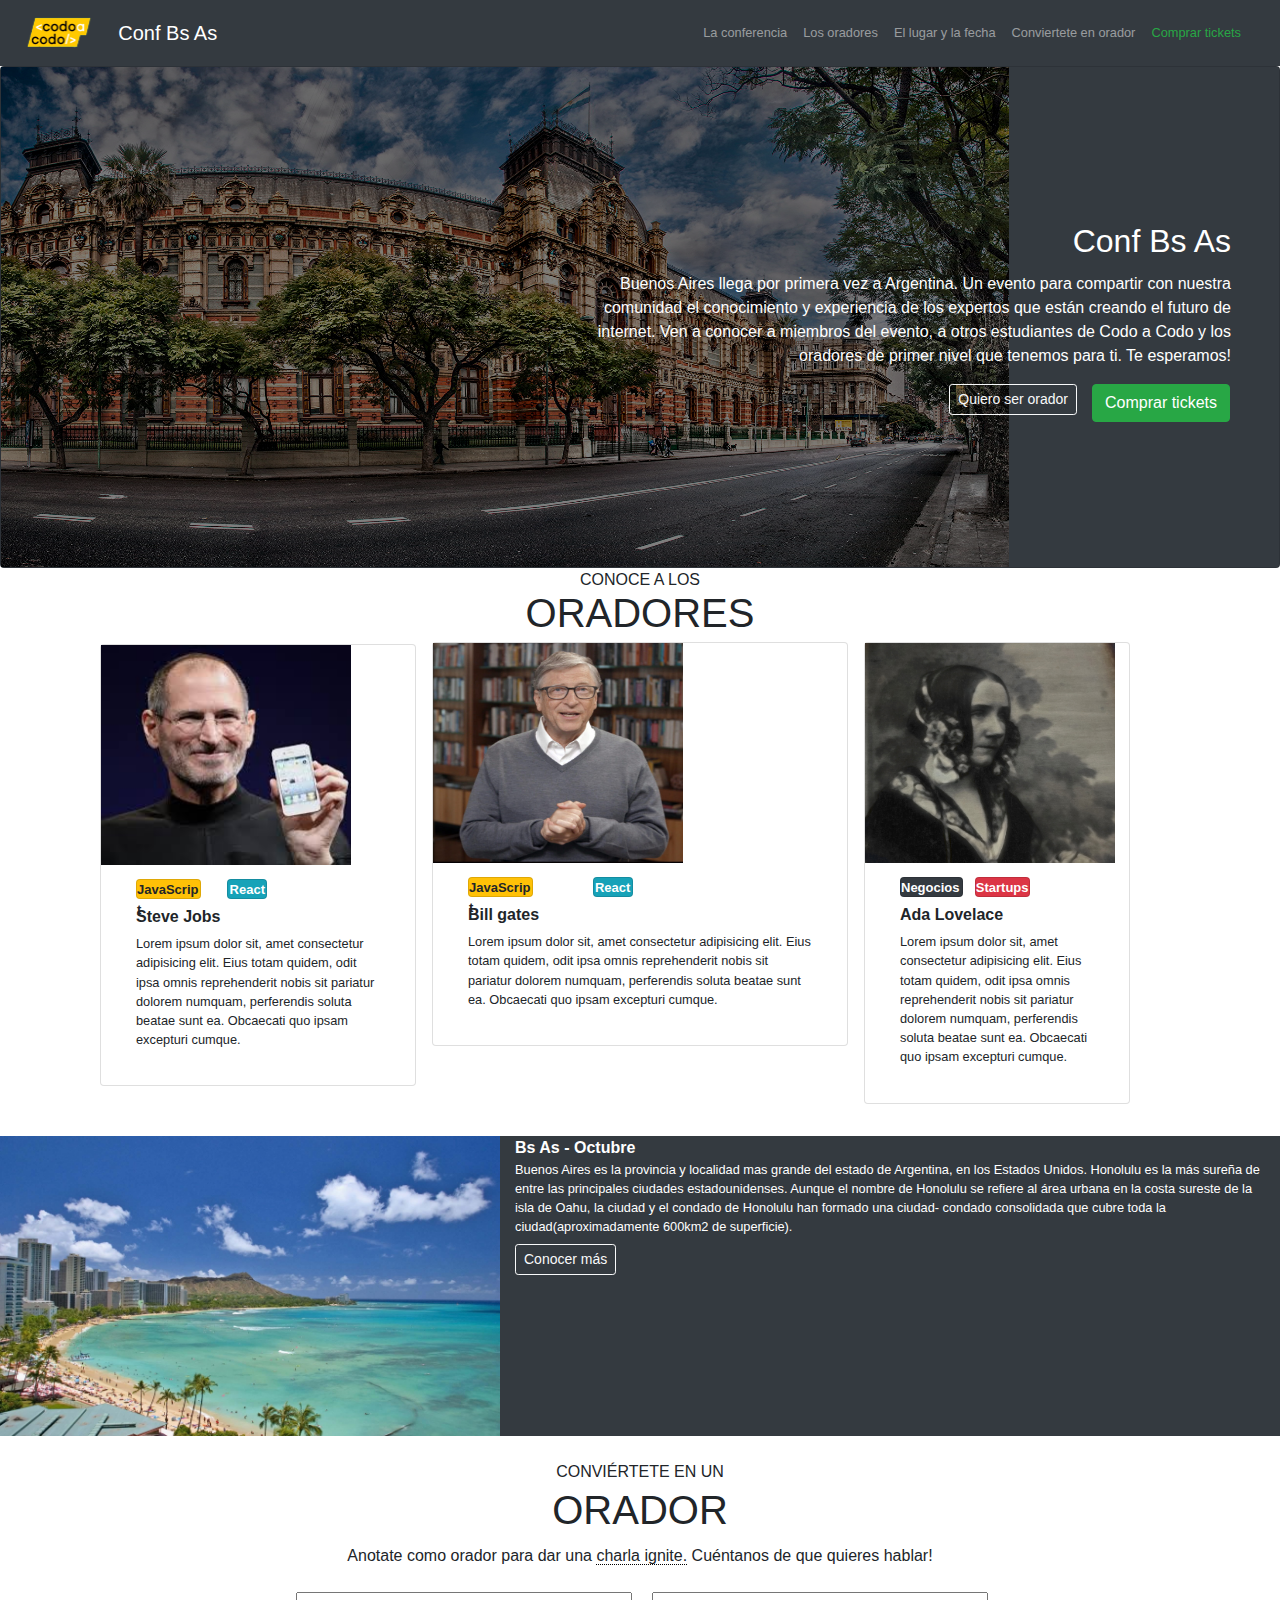
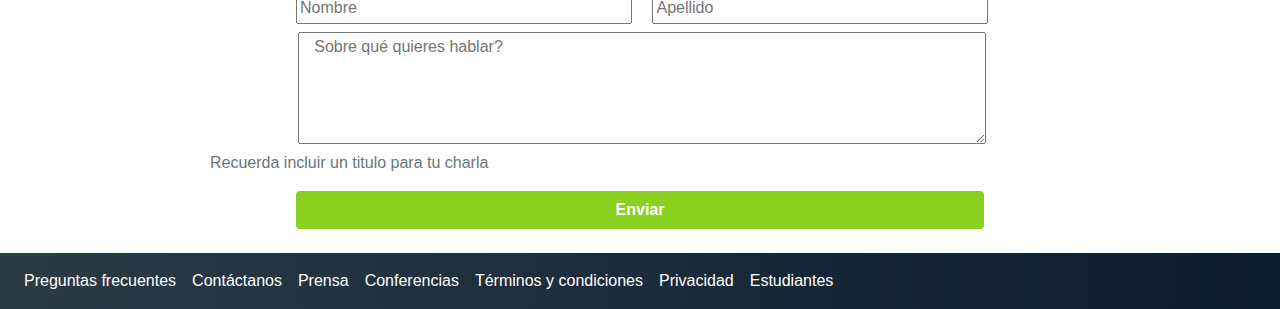
==== Index.html @ 4b41589a "botones y pagina index" ====
<head>
    <meta charset="UTF-8">
    <link rel="stylesheet" href="https://stackpath.bootstrapcdn.com/bootstrap/4.3.1/css/bootstrap.min.css" integrity="sha384-ggOyR0iXCbMQv3Xipma34MD+dH/1fQ784/j6cY/iJTQUOhcWr7x9JvoRxT2MZw1T" crossorigin="anonymous">
    <link rel="stylesheet" href="css/styles.css">
   
    <nav class="navbar navbar-expand-lg navbar-dark bg-dark">
        <img src="img/codoacodo.png" width="90" height="50" class="img-responsive"/>
            <div class="container-fluid">
                <small>
                    <p class="navbar-brand my-lg-0" href="#">Conf Bs As</p>
                </small>
                <small>
                    <div class="collapse navbar-collapse" id="navbarScroll">
                        <ul class="navbar-nav me-auto my-2 my-lg-0 navbar-nav-scroll" style="--bs-scroll-height: 100px;">
                            <li class="nav-item">
                                <a class="nav-link" href="#">La conferencia</a>
                            </li>
                            <li class="nav-item">
                                <a class="nav-link" href="#">Los oradores</a>
                            </li>
                            <li class="nav-item">
                                <a class="nav-link" href="#">El lugar y la fecha</a>
                            </li>
                            <li class="nav-item">
                                <a class="nav-link" href="#">Conviertete en orador</a>
                            </li>
                            <li class="nav-item" >
                                <a class="nav-link text-success" href="#">Comprar tickets</a>
                            </li>
                        </ul>
                    </div>
                </small>
            </div>
    </nav>

    <div class="card bg-dark text-white" style="text-align: right;">
        <img class = "imagen" src="img/hawaii.jpg" width="1008" height="500" class="img-responsive"/> 
        <div class="card-img-overlay col-sm-7 ml-auto pr-5 h-75 d-flex flex-column justify-content-end">
                <h2 class="card-title" >Conf Bs As</h2>
                <p class="card-text">Buenos Aires llega por primera vez a Argentina. 
                    Un evento para compartir con nuestra comunidad el conocimiento 
                    y experiencia de los expertos que están creando el futuro de 
                    internet. Ven a conocer a miembros del evento, a otros estudiantes 
                    de Codo a Codo y los oradores de primer nivel que tenemos para ti. 
                    Te esperamos! </p>
                <div class="row">
                    <div class="col-sm-7 ml-auto">        
                        <button type="button" class="btn btn-outline-light btn-sm">Quiero ser orador</button>
                    </div>
                    <div class="pr-3" >
                        <button type="button" class="btn btn-success">Comprar tickets</button>
                    </div>
                </div>            
        </div>
    </div> 
</head>

<body>
    <div style="text-align: center;">
        <p> CONOCE A LOS</p>
        <h1 style = "line-height: 25%">ORADORES</h1>
    </div>

    <div class = "mt-4" style="display: grid; grid-template-columns: repeat(3, 1fr); column-gap: 1rem;">
        <section style="text-align: center;">
           <div class="card margenIzquierdo"  style="margin-top: 2;">
                <img src="img/steve.jpg" width="250" height="220" class="img-responsive">
                <div class="card-body">
                    <div class="container">
                        <div class="row">
                          <div class="col-4">
                            <p class="JavaScript card text-black bg-warning card-subtitle text-left">JavaScript</p>
                          </div>
                          <div class="col-4">
                            <p class="React card text-white bg-info card-subtitle mb-2">React</p>
                        </div>
                    </div>

                        <h6 class="titulo">Steve Jobs</h6>
                    <small>
                        <p class = "parrafo">Lorem ipsum dolor sit, amet consectetur 
                            adipisicing elit. Eius totam quidem, odit ipsa omnis 
                            reprehenderit nobis sit pariatur dolorem numquam, perferendis 
                            soluta beatae sunt ea. Obcaecati quo ipsam excepturi cumque.</p>
                    </small>
                </div>
           </div>
           
        </section>

        <section style="text-align: center;">
            <div class="card" >
                <img src="img/bill.jpg" width="250" height="220" class="img-responsive">
                <div class="card-body">
                     <div class="container">
                        <div class="row">
                          <div class="col-4">
                            <p class="JavaScript card text-black bg-warning card-subtitle text-left">JavaScript</p>
                          </div>
                          <div class="col-4">
                            <p class="React card text-white bg-info card-subtitle mb-2">React</p>
                        </div>
                    </div>
                <h6 class="titulo">Bill gates</h6>
                    <small>
                        <p class = "parrafo">Lorem ipsum dolor sit, amet consectetur 
                            adipisicing elit. Eius totam quidem, odit ipsa omnis 
                            reprehenderit nobis sit pariatur dolorem numquam, perferendis 
                            soluta beatae sunt ea. Obcaecati quo ipsam excepturi cumque.</p>
                    </small>
                </div>
            </div>
        </section>

        <section style="text-align: center;">
            <div class="card margenDerecho" >
                <img src="img/ada.jpeg" width="250" height="220" class="img-responsive">
                <div class="card-body">
                    <div class="container">
                        <div class="row">
                          <div class="col-4">
                            <p class="Negocios card text-white bg-dark card-subtitle text-left">Negocios</p>
                          </div>
                          <div class="col-4">
                            <p class="Startups card text-white bg-danger card-subtitle mb-2">Startups</p>
                        </div>
                    </div>
                    <h6 class="titulo">Ada Lovelace</h6>
                    <small>
                        <p class="parrafo">Lorem ipsum dolor sit, amet consectetur 
                            adipisicing elit. Eius totam quidem, odit ipsa omnis 
                            reprehenderit nobis sit pariatur dolorem numquam, perferendis 
                            soluta beatae sunt ea. Obcaecati quo ipsam excepturi cumque.</p>
                    </small>
                </div>
            </div>
        </section>
    </div>

    <div  class = "container-fluid" style="margin-top: 2rem" >
        <div class="row align-items-start bg-dark">
            <div class="col-mb-2">
                <img src="img/honolulu.jpg" width="500" height="300" class="img-responsive">
            </div>
            <div class="col" width="500" height="300"  >
                <b class="text-white">Bs As - Octubre</b>
                <div><small class="text-white">Buenos Aires es la provincia y 
                    localidad mas grande del estado de Argentina, en los Estados 
                    Unidos. Honolulu es la más sureña de entre las principales 
                    ciudades estadounidenses. Aunque el nombre de Honolulu se
                    refiere al área urbana en la costa sureste de la isla de Oahu, 
                    la ciudad y el condado de Honolulu han formado una ciudad- 
                    condado consolidada que cubre toda la ciudad(aproximadamente 
                    600km2 de superficie). </small></div>    
                    <button type="button" class="btn btn-outline-light btn-sm my-2">Conocer más</button>
            </div>
        </div>
    </div>

    <div class = "my-4" style="text-align: center;"> CONVIÉRTETE EN UN</p>
        <h1 style = "line-height: 50%">ORADOR</h1>
        <p class="my-4">Anotate como orador para dar una <u>charla ignite.</u> Cuéntanos de que quieres hablar!</p>
    </div>

    <div style="text-align: center;">
        <div class="container">
            <div class= "row my-2 ">
                <div class="col-mb-2 pl-5 ml-auto">
                    <label for="exampleFormControlInput1" class="form-label"></label>
                    <input type="text" style="width : 21rem; height : 2rem"  id="exampleFormControlInput1" placeholder="Nombre">
                </div>

                <div class= "col-mb-2 pr-5 pl-3 mr-auto">
                    <label for="exampleFormControlInput1" class="form-label"></label>
                    <input type="text" style="width : 21rem; height : 2rem"  id="exampleFormControlInput1" placeholder="Apellido">
                </div>
            </div>

            <div >
                <label for="exampleFormControlTextarea1" class="form-label"></label>
                <textarea class="col-md-10 "  style="width : 43rem; height : 7rem" id="exampleFormControlTextarea1" placeholder="Sobre qué quieres hablar?"></textarea>
                <footer class="text-muted texto" style="text-align: left;">Recuerda incluir un titulo para tu charla</footer>
                <button class="btn Enviar my-3" type="button">Enviar</button>
            </div>
        </div>
    </div>


    <div class="PiePagina mt-2">
        <nav class="navbar navbar-expand-lg navbar-teal bg-teal" >
            <div id="navbarSupportedContent">
            <ul class="navbar-nav mr-auto" >
                    <li class="nav-item">
                        <a class="nav-link text-white" href="#">Preguntas frecuentes<span class="sr-only">(current)</span></a>
                    </li>
                    <li class="nav-item">
                        <a class="nav-link text-white" href="#">Contáctanos</a>
                    </li>
                    <li class="nav-item">
                        <a class="nav-link text-white" href="#">Prensa</a>
                    </li>
                    <li class="nav-item">
                        <a class="nav-link text-white" href="#">Conferencias</a>
                    </li>
                    <li class="nav-item">
                        <a class="nav-link text-white" href="#">Términos y condiciones</a>
                    </li>
                    <li class="nav-item">
                        <a class="nav-link text-white" href="#">Privacidad</a>
                    </li>

                    <li class="nav-item">
                        <a class="nav-link text-white" href="#">Estudiantes</a>
                    </li>
            </ul>
            </div>
        </nav>
    </div>
</body>
---- css/styles.css ----
.navbar-nav{
  margin-left: auto;
}

.PiePagina{
  background: rgb(2,0,36);
  background: linear-gradient(90deg, rgba(2,0,36,1) 0%, rgba(42,59,70,1) 0%, rgba(13,27,46,1) 100%);
}

.imagen{
  filter: brightness(50%);
}

.margenIzquierdo{
  margin-left: 100px;
}

.margenDerecho{
  margin-right: 150px;
}

.parrafo{
  font-family: Arial, Helvetica, sans-serif;
  text-align: left;
}

.titulo{
  text-align: left; 
  font-weight: 600;
}

.tituloPrincipal{
  text-align: left;
}

.JavaScript{
    width: 65px;
    height: 20px;
    font-size: small;
    font-weight: 700;
}

.React{
  width: 40px;
  height: 20px;
  font-size: small;
  font-weight: 600;
}

.Negocios{
  width: 63px;
  height: 20px;
  font-size: small;
  font-weight: 600;
}

.Startups{
  width: 55px;
  height: 20px;
  font-size: small;
  font-weight: 600;
}

.Enviar{
  background-color:rgb(138, 210, 31);
  font-weight: 600;
  width: 43rem;
  color: white;
}

.Boton{
  background-color:rgb(138, 210, 31);
  color: white;
}

u {    
  border-bottom: 1px dotted #000;
  text-decoration: none;
}

.columna{
  font-weight: 600;
  width: 43rem;
  color: white;
}

.texto{
  position: relative;
  left: 125px;
}

.cuadradoEstudiante {
    width: 250px; 
    height: 250px; 
    top: 25px;
    left: 90px;
    right: 20px;
    border: 2px solid lightblue;
}

.cuadradoTrainee {
  width: 250px; 
  height: 250px;
  top: 25px;
  left: 95px; 
  border: 2px solid lightblue;
}

.cuadradoJunior {
  width: 250px; 
  height: 250px; 
  top: 25px;
  left: 100px; 
  border: 2px solid orange;
}

.venta { 
  margin-top: 50px;
}

.documentacion{
  margin-top: 100px;
  top: 100px;
  margin-bottom: 100px;
}

.input{
  width: 55.2rem; 
  margin-left: 4rem;
}

.tamaño{
  width: 54.5rem; 
  margin-left: 4.3rem;
}

.tamañoBoton{
  width: 26.8rem; 
  margin-right: 1rem;
  left: 6%;
}
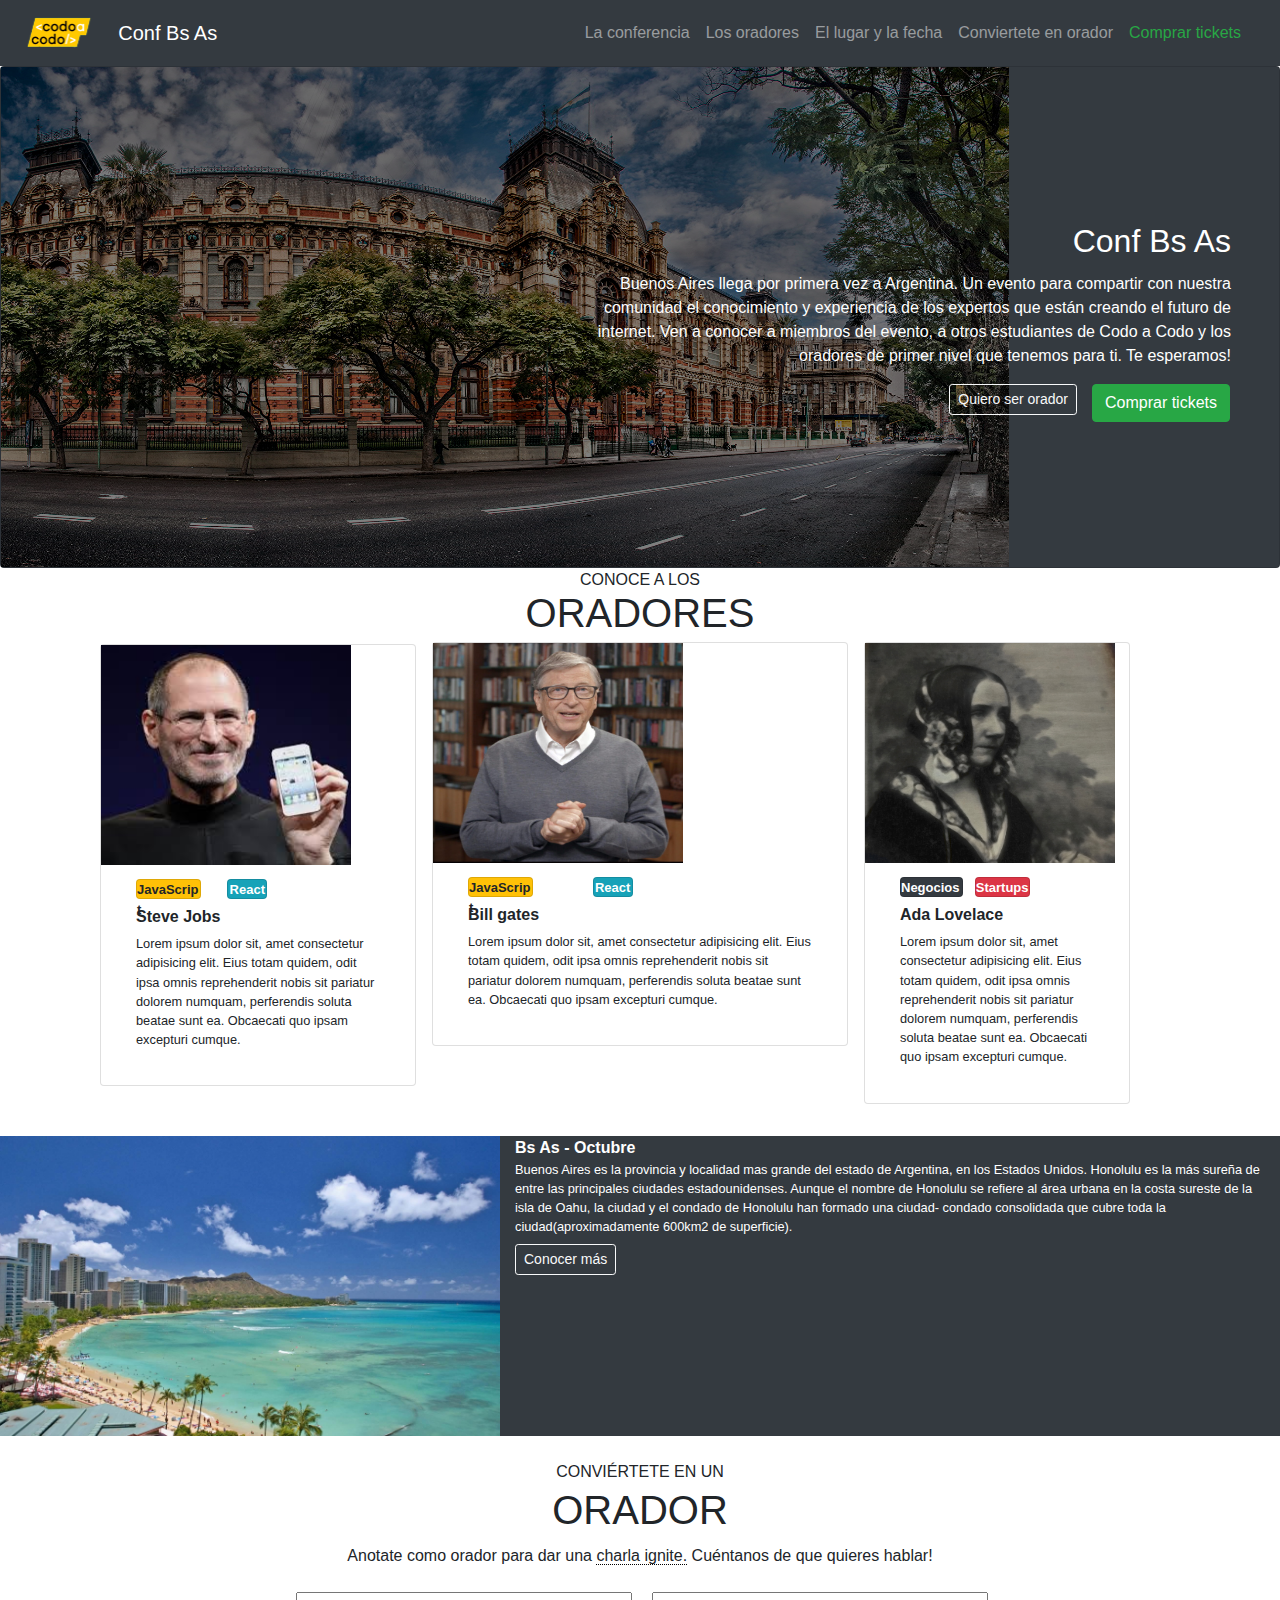
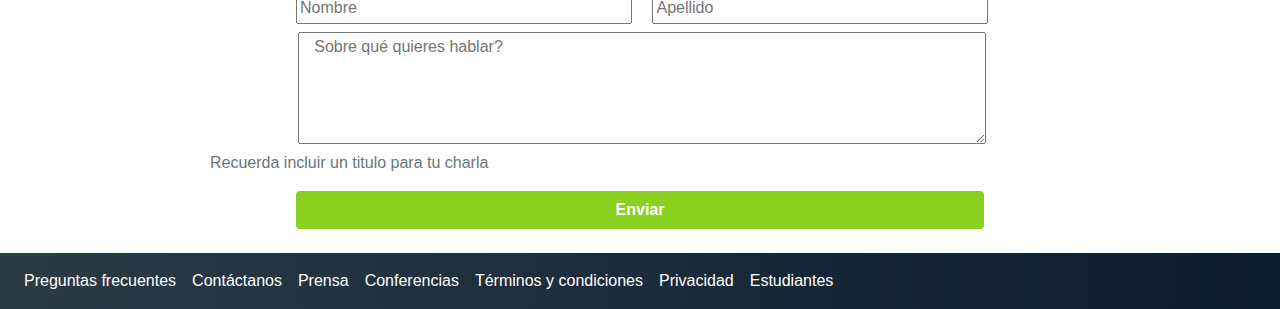
==== commit 76dab1d0: "navegacion en comprar tickets y la conferencia" ====
--- a/Index.html
+++ b/Index.html
@@ -9,7 +9,6 @@
                 <small>
                     <p class="navbar-brand my-lg-0" href="#">Conf Bs As</p>
                 </small>
-                <small>
                     <div class="collapse navbar-collapse" id="navbarScroll">
                         <ul class="navbar-nav me-auto my-2 my-lg-0 navbar-nav-scroll" style="--bs-scroll-height: 100px;">
                             <li class="nav-item">
@@ -25,11 +24,10 @@
                                 <a class="nav-link" href="#">Conviertete en orador</a>
                             </li>
                             <li class="nav-item" >
-                                <a class="nav-link text-success" href="#">Comprar tickets</a>
+                                <a class="nav-link text-success" href="Ticket.html">Comprar tickets</a>
                             </li>
                         </ul>
                     </div>
-                </small>
             </div>
     </nav>
 
--- a/css/styles.css
+++ b/css/styles.css
@@ -118,12 +118,6 @@
   margin-top: 50px;
 }
 
-.documentacion{
-  margin-top: 100px;
-  top: 100px;
-  margin-bottom: 100px;
-}
-
 .input{
   width: 55.2rem; 
   margin-left: 4rem;
@@ -139,3 +133,8 @@
   margin-right: 1rem;
   left: 6%;
 }
+
+.tamañoLetra{
+  font-size: 20px;
+}
+
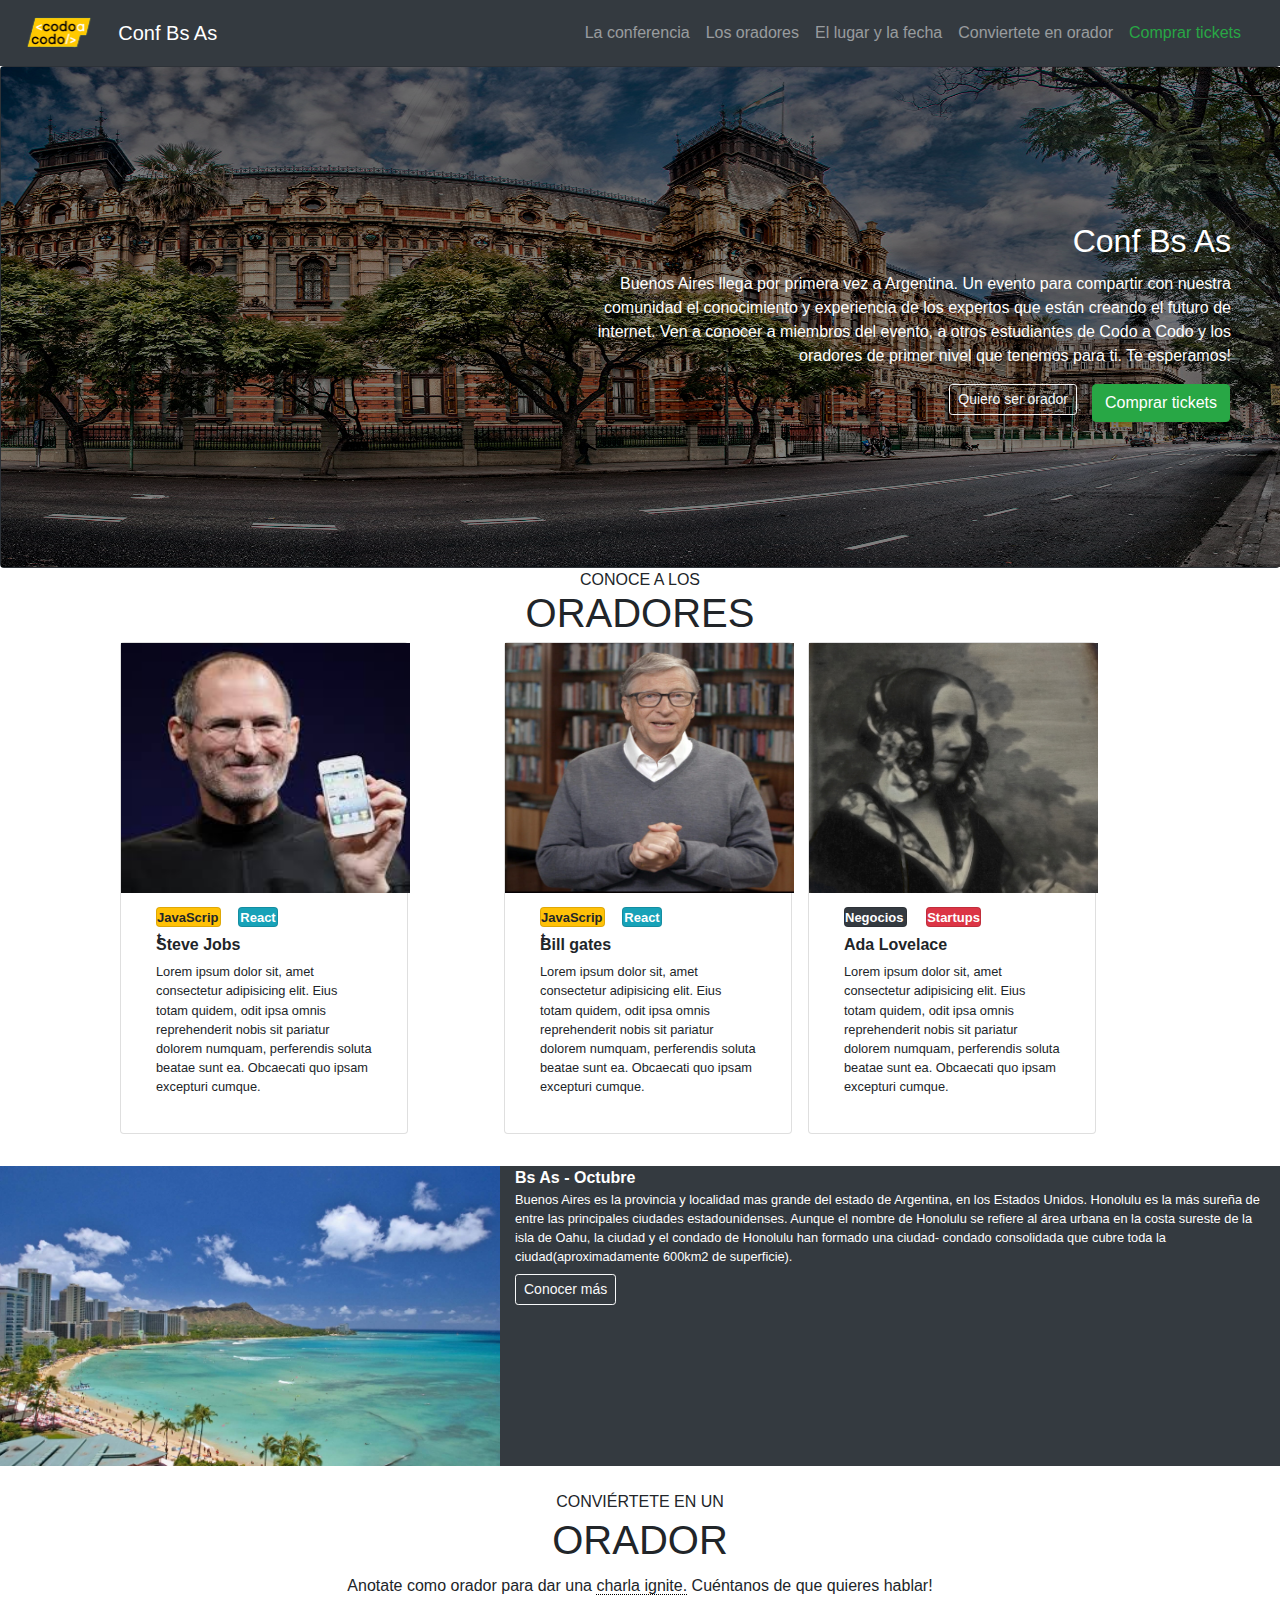
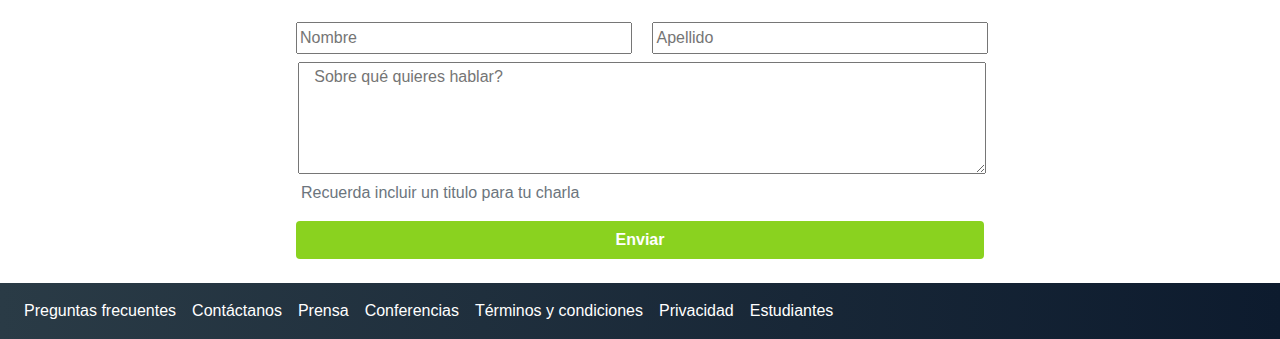
==== commit 86fe5080: "comprar tickets del boton index" ====
--- a/Index.html
+++ b/Index.html
@@ -32,7 +32,7 @@
     </nav>
 
     <div class="card bg-dark text-white" style="text-align: right;">
-        <img class = "imagen" src="img/hawaii.jpg" width="1008" height="500" class="img-responsive"/> 
+        <img class = "imagen" src="img/hawaii.jpg" width="1340" height="500" class="img-responsive"/> 
         <div class="card-img-overlay col-sm-7 ml-auto pr-5 h-75 d-flex flex-column justify-content-end">
                 <h2 class="card-title" >Conf Bs As</h2>
                 <p class="card-text">Buenos Aires llega por primera vez a Argentina. 
@@ -46,7 +46,7 @@
                         <button type="button" class="btn btn-outline-light btn-sm">Quiero ser orador</button>
                     </div>
                     <div class="pr-3" >
-                        <button type="button" class="btn btn-success">Comprar tickets</button>
+                        <button type="button" class="btn btn-success" id="ComprarTickets" onclick="location.href='Ticket.html'">Comprar tickets</button>
                     </div>
                 </div>            
         </div>
@@ -61,8 +61,8 @@
 
     <div class = "mt-4" style="display: grid; grid-template-columns: repeat(3, 1fr); column-gap: 1rem;">
         <section style="text-align: center;">
-           <div class="card margenIzquierdo"  style="margin-top: 2;">
-                <img src="img/steve.jpg" width="250" height="220" class="img-responsive">
+           <div class="card posicionJobs"   style="width: 18rem;" style="margin-top: 2;">
+                <img src="img/steve.jpg" width="289" height="250" class="img-responsive">
                 <div class="card-body">
                     <div class="container">
                         <div class="row">
@@ -87,8 +87,8 @@
         </section>
 
         <section style="text-align: center;">
-            <div class="card" >
-                <img src="img/bill.jpg" width="250" height="220" class="img-responsive">
+            <div class="card posicionBill" style="width: 18rem;">
+                <img src="img/bill.jpg" width="289" height="250" class="img-responsive">
                 <div class="card-body">
                      <div class="container">
                         <div class="row">
@@ -111,8 +111,8 @@
         </section>
 
         <section style="text-align: center;">
-            <div class="card margenDerecho" >
-                <img src="img/ada.jpeg" width="250" height="220" class="img-responsive">
+            <div class="card margenDerecho"  style="width: 18rem;">
+                <img src="img/ada.jpeg" width="289" height="250" class="img-responsive">
                 <div class="card-body">
                     <div class="container">
                         <div class="row">
@@ -177,7 +177,7 @@
             <div >
                 <label for="exampleFormControlTextarea1" class="form-label"></label>
                 <textarea class="col-md-10 "  style="width : 43rem; height : 7rem" id="exampleFormControlTextarea1" placeholder="Sobre qué quieres hablar?"></textarea>
-                <footer class="text-muted texto" style="text-align: left;">Recuerda incluir un titulo para tu charla</footer>
+                <footer class="text-muted texto">Recuerda incluir un titulo para tu charla</footer>
                 <button class="btn Enviar my-3" type="button">Enviar</button>
             </div>
         </div>
@@ -214,4 +214,5 @@
             </div>
         </nav>
     </div>
+    <script src="js/categoria.js"></script>
 </body>--- a/css/styles.css
+++ b/css/styles.css
@@ -11,12 +11,16 @@
   filter: brightness(50%);
 }
 
-.margenIzquierdo{
-  margin-left: 100px;
+.posicionJobs{
+  margin-left: 120px;
 }
 
 .margenDerecho{
-  margin-right: 150px;
+  margin-right: 200px;
+}
+
+.posicionBill{
+  margin-left: 80px;
 }
 
 .parrafo{
@@ -86,7 +90,7 @@
 
 .texto{
   position: relative;
-  left: 125px;
+  right: 18%;
 }
 
 .cuadradoEstudiante {
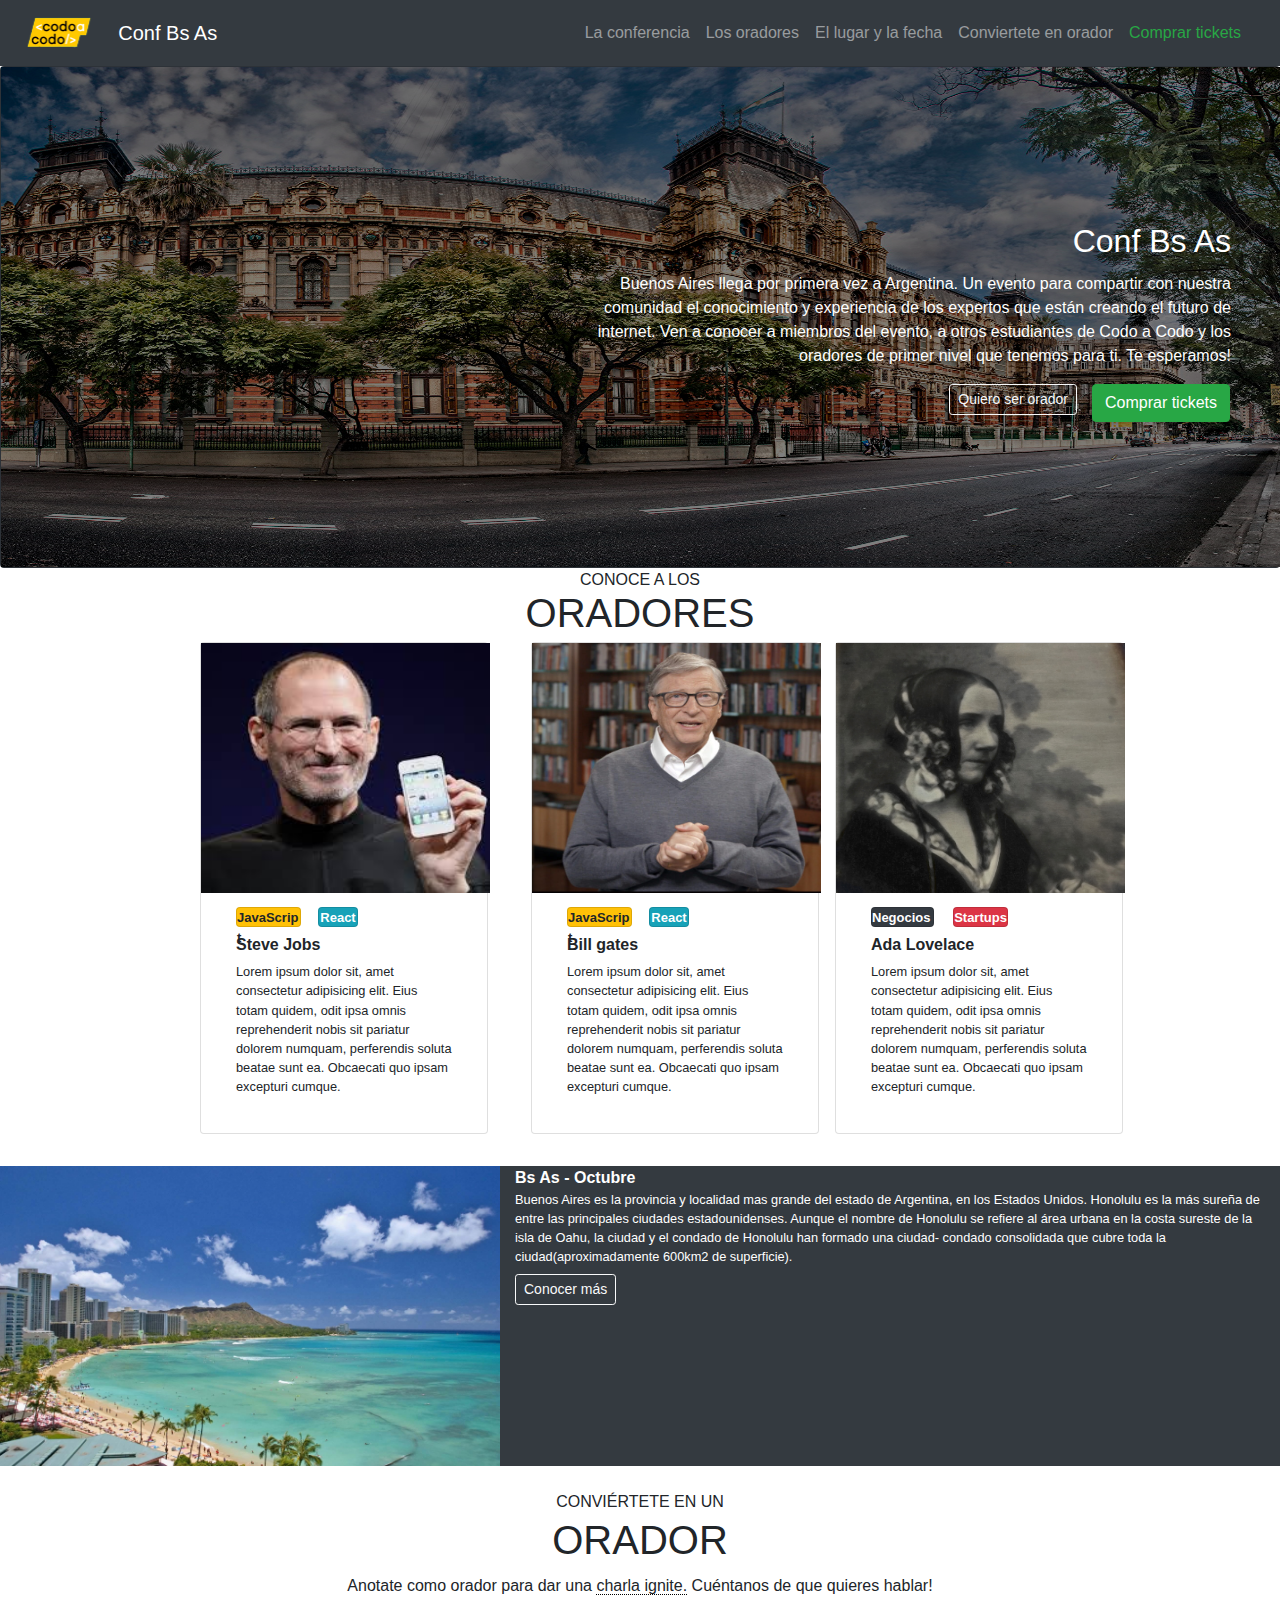
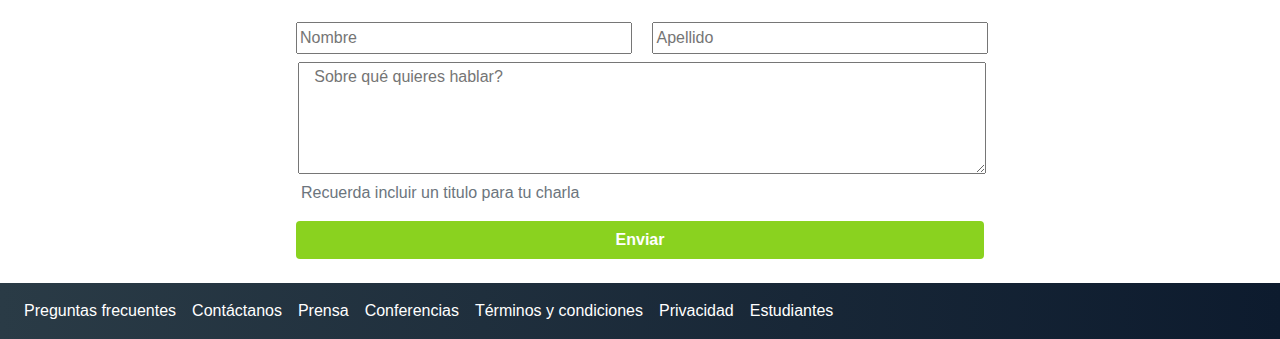
==== commit 1d02db66: "estilos y boton comprar ticket" ====
--- a/Index.html
+++ b/Index.html
@@ -46,7 +46,7 @@
                         <button type="button" class="btn btn-outline-light btn-sm">Quiero ser orador</button>
                     </div>
                     <div class="pr-3" >
-                        <button type="button" class="btn btn-success" id="ComprarTickets" onclick="location.href='Ticket.html'">Comprar tickets</button>
+                        <button type="button" class="btn btn-success" id="ComprarTickets">Comprar tickets</button>
                     </div>
                 </div>            
         </div>
--- a/css/styles.css
+++ b/css/styles.css
@@ -12,7 +12,7 @@
 }
 
 .posicionJobs{
-  margin-left: 120px;
+  margin-left: 200px;
 }
 
 .margenDerecho{
@@ -20,7 +20,7 @@
 }
 
 .posicionBill{
-  margin-left: 80px;
+  margin-left: 27px;
 }
 
 .parrafo{
